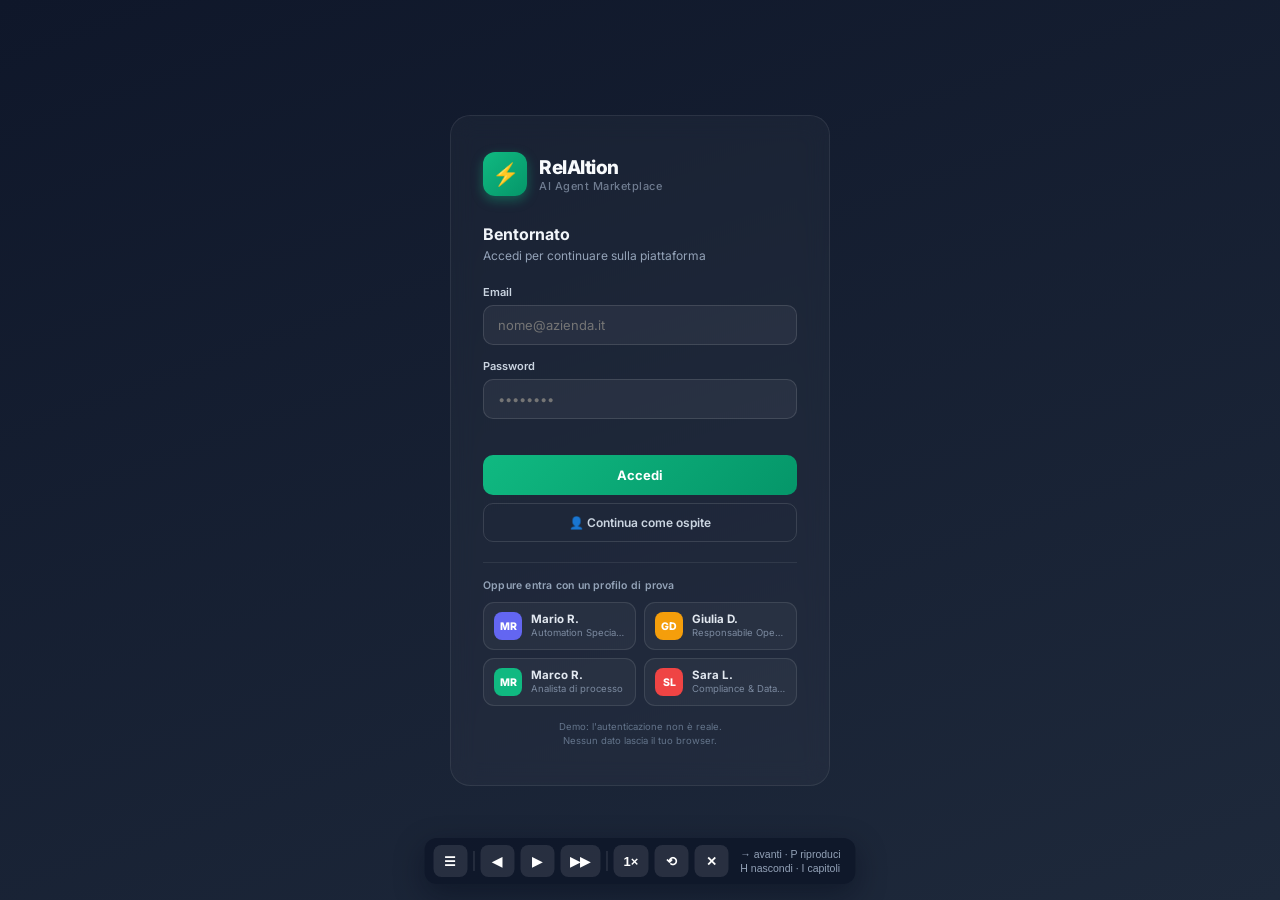
==== relaition-mvp/demo/demo.html @ 320a1de4 "fix grafici + usabilità" ====
<!doctype html>
<html lang="it">
<head>
<meta charset="utf-8">
<meta name="viewport" content="width=device-width,initial-scale=1">
<title>RelAItion · Dimostrazione guidata</title>
<style>
  /* La demo NON eredita nulla dall'app: l'app vive dentro il riquadro e resta
     intatta. Questi stili valgono solo per il palco che le sta intorno. */
  :root{
    --sfondo:#0B1220; --carta:#FFFFFF; --testo:#0F172A; --testo2:#475569;
    --testo3:#64748B; --bordo:#E2E8F0; --acc:#10B981; --acc-l:#ECFDF5; --viola:#6366F1;
  }
  *{box-sizing:border-box}
  html,body{margin:0;height:100%;background:var(--sfondo);
    font-family:-apple-system,"Segoe UI",Roboto,Helvetica,Arial,sans-serif;overflow:hidden}
  #app{position:absolute;inset:0;width:100%;height:100%;border:0;background:#fff}

  /* Il faretto è un'ombra enorme: oscura tutto tranne il ritaglio, senza dover
     disegnare quattro pannelli attorno all'elemento. */
  #faretto{position:fixed;border-radius:10px;pointer-events:none;z-index:40;display:none;
    box-shadow:0 0 0 9999px rgba(8,15,30,.55), 0 0 0 2px var(--acc) inset;
    transition:all .4s cubic-bezier(.4,0,.2,1)}

  #narrazione{position:fixed;z-index:50;width:370px;max-width:calc(100vw - 24px);
    background:var(--carta);border-radius:14px;padding:15px 17px;display:none;
    box-shadow:0 18px 50px rgba(2,8,23,.35);transition:left .4s cubic-bezier(.4,0,.2,1),top .4s cubic-bezier(.4,0,.2,1)}
  #nCapitolo{font-size:10px;font-weight:800;letter-spacing:.05em;text-transform:uppercase;color:var(--acc)}
  #nTitolo{font-size:15px;font-weight:800;color:var(--testo);margin:3px 0 6px;line-height:1.3}
  #nTesto{font-size:12.5px;color:var(--testo2);line-height:1.65}
  #nTesto strong{color:var(--testo)}
  #nTesto em{color:var(--viola);font-style:normal;font-weight:600}
  .barra{height:4px;background:#EEF2F7;border-radius:3px;margin-top:12px;overflow:hidden}
  .barra > div{height:100%;width:0;background:var(--acc);border-radius:3px;transition:width .35s}
  #nContatore{font-size:10px;color:var(--testo3);margin-top:6px;text-align:right}

  /* Puntatore finto: senza, nel video le cose accadrebbero senza causa visibile. */
  #cursore{position:fixed;z-index:60;width:20px;height:20px;margin:-10px 0 0 -10px;
    border-radius:50%;background:rgba(16,185,129,.28);border:2px solid var(--acc);
    pointer-events:none;opacity:0;transition:transform .45s cubic-bezier(.4,0,.2,1),opacity .3s}
  .onda{position:fixed;z-index:59;width:14px;height:14px;margin:-7px 0 0 -7px;border-radius:50%;
    border:2px solid var(--acc);pointer-events:none;animation:onda .7s ease-out forwards}
  @keyframes onda{to{width:64px;height:64px;margin:-32px 0 0 -32px;opacity:0}}

  #comandi{position:fixed;z-index:70;bottom:16px;left:50%;transform:translateX(-50%);
    display:flex;gap:6px;align-items:center;background:rgba(15,23,42,.92);
    padding:7px 9px;border-radius:12px;box-shadow:0 10px 30px rgba(2,8,23,.4)}
  #comandi button{background:rgba(255,255,255,.1);color:#fff;border:0;border-radius:8px;
    min-width:34px;height:32px;padding:0 10px;font-size:13px;cursor:pointer;font-weight:600}
  #comandi button:hover{background:rgba(255,255,255,.22)}
  #comandi .sep{width:1px;height:20px;background:rgba(255,255,255,.18)}
  #comandi .aiuto{color:#94A3B8;font-size:10.5px;padding:0 6px;line-height:1.35}

  #pannelloIndice{position:fixed;z-index:70;left:16px;bottom:64px;width:250px;
    background:rgba(15,23,42,.95);border-radius:12px;padding:9px;display:none;
    box-shadow:0 14px 40px rgba(2,8,23,.45);max-height:60vh;overflow:auto}
  #pannelloIndice h4{color:#fff;font-size:11px;margin:4px 6px 8px;font-weight:800;
    text-transform:uppercase;letter-spacing:.05em}
  .voce{display:flex;gap:8px;align-items:center;color:#CBD5E1;font-size:11.5px;
    padding:6px 8px;border-radius:7px;cursor:pointer}
  .voce:hover{background:rgba(255,255,255,.1);color:#fff}
  .voce.attiva{background:var(--acc);color:#062E22;font-weight:700}
  .voce .num{font-size:10px;opacity:.75;min-width:16px}

  #avvio{position:fixed;inset:0;z-index:90;background:var(--sfondo);
    display:flex;align-items:center;justify-content:center;flex-direction:column;gap:14px;color:#fff}
  #avvio .logo{font-size:26px;font-weight:800;letter-spacing:-.02em}
  #avvio .sub{color:#94A3B8;font-size:13px;max-width:440px;text-align:center;line-height:1.6}
  .puntini{display:flex;gap:5px;margin-top:6px}
  .puntini span{width:7px;height:7px;border-radius:50%;background:var(--acc);animation:salta 1s infinite}
  .puntini span:nth-child(2){animation-delay:.15s}
  .puntini span:nth-child(3){animation-delay:.3s}
  @keyframes salta{0%,60%,100%{opacity:.25}30%{opacity:1}}
</style>
</head>
<body>

<iframe id="app" src="../index.html" title="RelAItion"></iframe>

<div id="faretto"></div>
<div id="cursore"></div>

<div id="narrazione">
  <div id="nCapitolo"></div>
  <div id="nTitolo"></div>
  <div id="nTesto"></div>
  <div class="barra"><div id="nProgresso"></div></div>
  <div id="nContatore"></div>
</div>

<div id="pannelloIndice">
  <h4>Capitoli</h4>
  <div id="indice"></div>
</div>

<div id="comandi">
  <button onclick="alternaIndice()" title="Indice dei capitoli (I)">☰</button>
  <div class="sep"></div>
  <button onclick="indietro()" title="Passo precedente (←)">◀</button>
  <button id="bPlay" onclick="riproduci()" title="Riproduci da sola (P)">▶</button>
  <button onclick="avanti()" title="Passo successivo (→ o spazio)">▶▶</button>
  <div class="sep"></div>
  <button id="bVel" onclick="cambiaVelocita()" title="Velocità">1×</button>
  <button onclick="ricomincia()" title="Ricomincia da capo">⟲</button>
  <button onclick="alternaComandi()" title="Nascondi i comandi (H)">✕</button>
  <div class="aiuto">→ avanti · P riproduci<br>H nascondi · I capitoli</div>
</div>

<div id="avvio">
  <div class="logo">RelAItion</div>
  <div class="sub">Sto preparando la dimostrazione e fotografando lo stato della piattaforma,
    per poterlo rimettere identico alla fine.</div>
  <div class="puntini"><span></span><span></span><span></span></div>
</div>

<script src="copione.js"></script>
<script src="motore.js"></script>
</body>
</html>
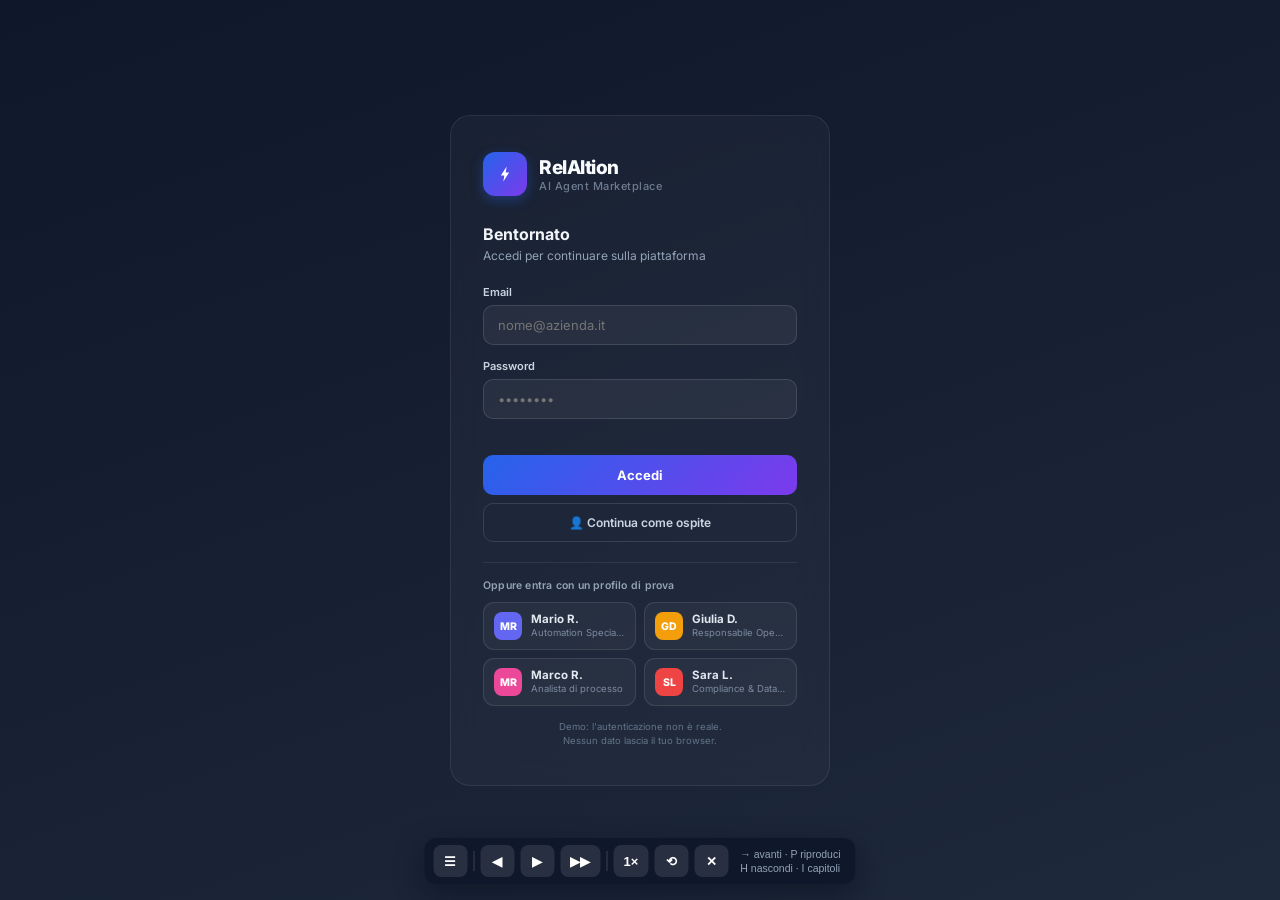
==== commit 16795ccd: "fix" ====
--- a/relaition-mvp/demo/demo.html
+++ b/relaition-mvp/demo/demo.html
@@ -9,7 +9,7 @@
      intatta. Questi stili valgono solo per il palco che le sta intorno. */
   :root{
     --sfondo:#0B1220; --carta:#FFFFFF; --testo:#0F172A; --testo2:#475569;
-    --testo3:#64748B; --bordo:#E2E8F0; --acc:#10B981; --acc-l:#ECFDF5; --viola:#6366F1;
+    --testo3:#64748B; --bordo:#E2E8F0; --acc:#2563EB; --acc-l:#EFF6FF; --viola:#7C3AED;
   }
   *{box-sizing:border-box}
   html,body{margin:0;height:100%;background:var(--sfondo);
@@ -25,6 +25,11 @@
   #narrazione{position:fixed;z-index:50;width:370px;max-width:calc(100vw - 24px);
     background:var(--carta);border-radius:14px;padding:15px 17px;display:none;
     box-shadow:0 18px 50px rgba(2,8,23,.35);transition:left .4s cubic-bezier(.4,0,.2,1),top .4s cubic-bezier(.4,0,.2,1)}
+  /* Mentre inseguono lo scorrimento, faretto e riquadro si muovono senza
+     transizione: una transizione di 0,4s significa arrivare 0,4s dopo il
+     contenuto, che e' esattamente il ritardo che si vedeva. La transizione
+     resta per il salto da un bersaglio all'altro, dove serve. */
+  #faretto.segue,#narrazione.segue{transition:none}
   #nCapitolo{font-size:10px;font-weight:800;letter-spacing:.05em;text-transform:uppercase;color:var(--acc)}
   #nTitolo{font-size:15px;font-weight:800;color:var(--testo);margin:3px 0 6px;line-height:1.3}
   #nTesto{font-size:12.5px;color:var(--testo2);line-height:1.65}
@@ -36,22 +41,30 @@
 
   /* Puntatore finto: senza, nel video le cose accadrebbero senza causa visibile. */
   #cursore{position:fixed;z-index:60;width:20px;height:20px;margin:-10px 0 0 -10px;
-    border-radius:50%;background:rgba(16,185,129,.28);border:2px solid var(--acc);
+    border-radius:50%;background:rgba(37,99,235,.28);border:2px solid var(--acc);
     pointer-events:none;opacity:0;transition:transform .45s cubic-bezier(.4,0,.2,1),opacity .3s}
   .onda{position:fixed;z-index:59;width:14px;height:14px;margin:-7px 0 0 -7px;border-radius:50%;
     border:2px solid var(--acc);pointer-events:none;animation:onda .7s ease-out forwards}
   @keyframes onda{to{width:64px;height:64px;margin:-32px 0 0 -32px;opacity:0}}
 
-  #comandi{position:fixed;z-index:70;bottom:16px;left:50%;transform:translateX(-50%);
+  #comandi{position:fixed;z-index:95;bottom:16px;left:50%;transform:translateX(-50%);
     display:flex;gap:6px;align-items:center;background:rgba(15,23,42,.92);
     padding:7px 9px;border-radius:12px;box-shadow:0 10px 30px rgba(2,8,23,.4)}
+  /* Maniglia di ritorno: esiste solo mentre i comandi sono nascosti, resta
+     trasparente finché il mouse è fermo e compare al primo movimento. */
+  #riapri{position:fixed;z-index:95;bottom:16px;left:50%;transform:translateX(-50%);
+    display:none;background:rgba(15,23,42,.82);color:#CBD5E1;border:1px solid rgba(255,255,255,.14);
+    border-radius:10px;padding:6px 12px;font-size:11px;font-family:inherit;cursor:pointer;
+    backdrop-filter:blur(6px);opacity:0;transition:opacity .25s;pointer-events:none}
+  #riapri.visibile{opacity:.9;pointer-events:auto}
+  #riapri:hover{opacity:1;background:rgba(15,23,42,.95)}
   #comandi button{background:rgba(255,255,255,.1);color:#fff;border:0;border-radius:8px;
     min-width:34px;height:32px;padding:0 10px;font-size:13px;cursor:pointer;font-weight:600}
   #comandi button:hover{background:rgba(255,255,255,.22)}
   #comandi .sep{width:1px;height:20px;background:rgba(255,255,255,.18)}
   #comandi .aiuto{color:#94A3B8;font-size:10.5px;padding:0 6px;line-height:1.35}
 
-  #pannelloIndice{position:fixed;z-index:70;left:16px;bottom:64px;width:250px;
+  #pannelloIndice{position:fixed;z-index:95;left:16px;bottom:64px;width:250px;
     background:rgba(15,23,42,.95);border-radius:12px;padding:9px;display:none;
     box-shadow:0 14px 40px rgba(2,8,23,.45);max-height:60vh;overflow:auto}
   #pannelloIndice h4{color:#fff;font-size:11px;margin:4px 6px 8px;font-weight:800;
@@ -59,11 +72,14 @@
   .voce{display:flex;gap:8px;align-items:center;color:#CBD5E1;font-size:11.5px;
     padding:6px 8px;border-radius:7px;cursor:pointer}
   .voce:hover{background:rgba(255,255,255,.1);color:#fff}
-  .voce.attiva{background:var(--acc);color:#062E22;font-weight:700}
+  .voce.attiva{background:var(--acc);color:#FFFFFF;font-weight:700}
   .voce .num{font-size:10px;opacity:.75;min-width:16px}
 
   #avvio{position:fixed;inset:0;z-index:90;background:var(--sfondo);
     display:flex;align-items:center;justify-content:center;flex-direction:column;gap:14px;color:#fff}
+  #avvio .marchio{display:flex;align-items:center;gap:12px}
+  #avvio .tessera{width:46px;height:46px;border-radius:13px;display:grid;place-items:center;
+    background:linear-gradient(135deg,#2563EB,#7C3AED);box-shadow:0 4px 14px rgba(37,99,235,.35)}
   #avvio .logo{font-size:26px;font-weight:800;letter-spacing:-.02em}
   #avvio .sub{color:#94A3B8;font-size:13px;max-width:440px;text-align:center;line-height:1.6}
   .puntini{display:flex;gap:5px;margin-top:6px}
@@ -93,6 +109,12 @@
   <div id="indice"></div>
 </div>
 
+<!-- Maniglia di ritorno. Esiste solo mentre i comandi sono nascosti, resta
+     invisibile finché il mouse è fermo e compare al primo movimento: chi
+     registra non se la ritrova nel video, chi ha premuto ✕ per sbaglio la
+     trova subito. Nascondere qualcosa senza lasciare la strada del ritorno
+     e' l'unico modo sbagliato di farlo. -->
+<button id="riapri" onclick="alternaComandi()" title="Rimostra i comandi (H)">⌃ comandi</button>
 <div id="comandi">
   <button onclick="alternaIndice()" title="Indice dei capitoli (I)">☰</button>
   <div class="sep"></div>
@@ -102,12 +124,15 @@
   <div class="sep"></div>
   <button id="bVel" onclick="cambiaVelocita()" title="Velocità">1×</button>
   <button onclick="ricomincia()" title="Ricomincia da capo">⟲</button>
-  <button onclick="alternaComandi()" title="Nascondi i comandi (H)">✕</button>
+  <button onclick="alternaComandi()" title="Nascondi i comandi (H) — riappaiono muovendo il mouse">✕</button>
   <div class="aiuto">→ avanti · P riproduci<br>H nascondi · I capitoli</div>
 </div>
 
 <div id="avvio">
-  <div class="logo">RelAItion</div>
+  <div class="marchio">
+    <div class="tessera"><svg viewBox="0 0 512 512" width="26" height="26" aria-hidden="true"><path d="M292 96 L168 288 h74 l-22 128 124 -192 h-74 z" fill="#fff"/></svg></div>
+    <div class="logo">RelAItion</div>
+  </div>
   <div class="sub">Sto preparando la dimostrazione e fotografando lo stato della piattaforma,
     per poterlo rimettere identico alla fine.</div>
   <div class="puntini"><span></span><span></span><span></span></div>
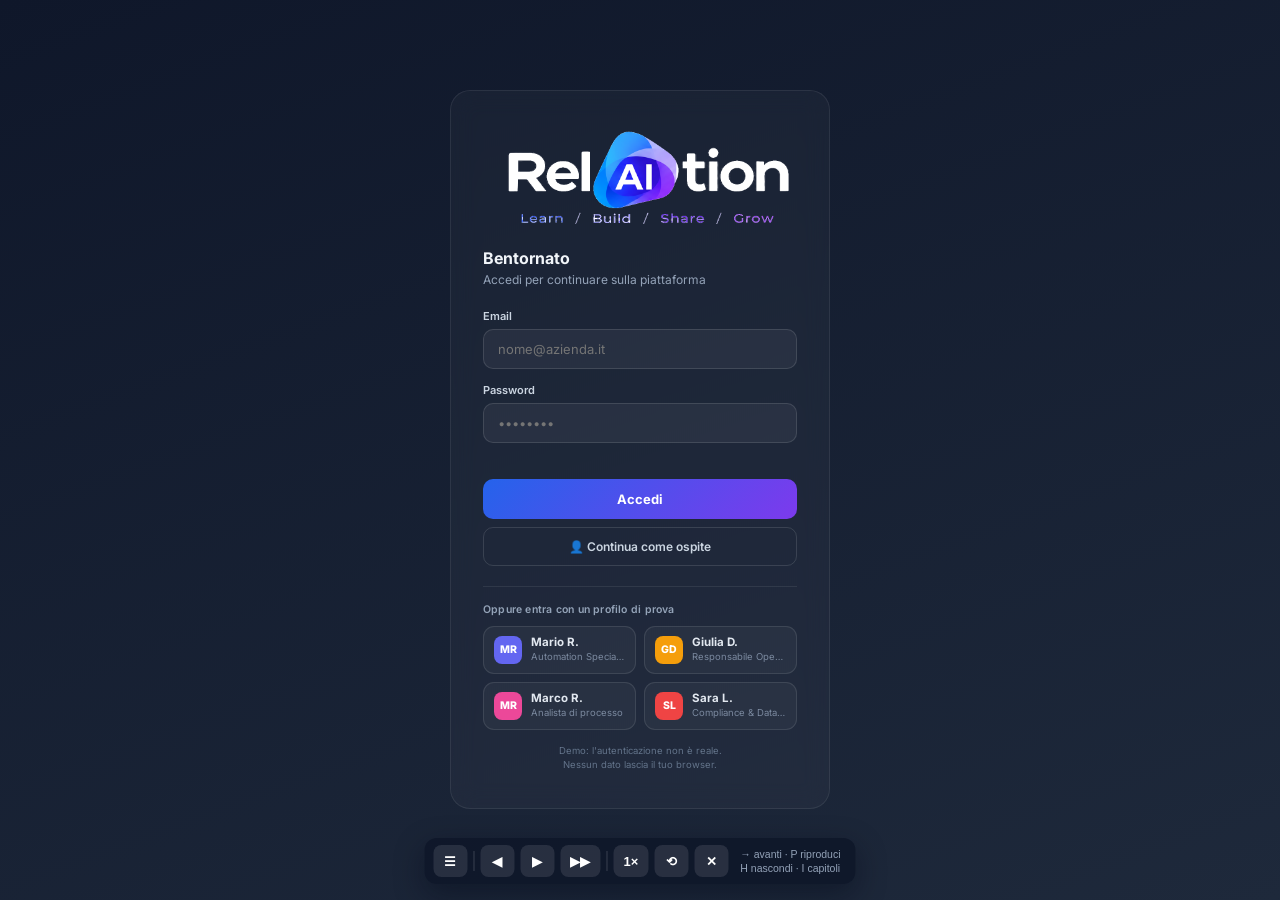
==== commit fd4423bc: "fix grafiche + logo + dark mode" ====
--- a/relaition-mvp/demo/demo.html
+++ b/relaition-mvp/demo/demo.html
@@ -20,11 +20,11 @@
      disegnare quattro pannelli attorno all'elemento. */
   #faretto{position:fixed;border-radius:10px;pointer-events:none;z-index:40;display:none;
     box-shadow:0 0 0 9999px rgba(8,15,30,.55), 0 0 0 2px var(--acc) inset;
-    transition:all .4s cubic-bezier(.4,0,.2,1)}
+    transition:all .26s cubic-bezier(.22,1,.36,1)}
 
   #narrazione{position:fixed;z-index:50;width:370px;max-width:calc(100vw - 24px);
     background:var(--carta);border-radius:14px;padding:15px 17px;display:none;
-    box-shadow:0 18px 50px rgba(2,8,23,.35);transition:left .4s cubic-bezier(.4,0,.2,1),top .4s cubic-bezier(.4,0,.2,1)}
+    box-shadow:0 18px 50px rgba(2,8,23,.35);transition:left .26s cubic-bezier(.22,1,.36,1),top .26s cubic-bezier(.22,1,.36,1)}
   /* Mentre inseguono lo scorrimento, faretto e riquadro si muovono senza
      transizione: una transizione di 0,4s significa arrivare 0,4s dopo il
      contenuto, che e' esattamente il ritardo che si vedeva. La transizione
@@ -80,6 +80,9 @@
   #avvio .marchio{display:flex;align-items:center;gap:12px}
   #avvio .tessera{width:46px;height:46px;border-radius:13px;display:grid;place-items:center;
     background:linear-gradient(135deg,#2563EB,#7C3AED);box-shadow:0 4px 14px rgba(37,99,235,.35)}
+  #avvio .tessera{background:none;box-shadow:none;width:auto;height:auto;filter:drop-shadow(0 6px 16px rgba(79,70,229,.5))}
+  #avvio .claim{display:inline-flex;gap:.45em;font-size:12px;font-weight:600;letter-spacing:.14em;margin-top:6px}
+  #avvio .claim span:nth-child(1){color:#818CF8}#avvio .claim span:nth-child(3){color:#A5B4FC}#avvio .claim span:nth-child(5){color:#C4B5FD}#avvio .claim span:nth-child(7){color:#D8B4FE}#avvio .claim i{font-style:normal;color:#64748B}
   #avvio .logo{font-size:26px;font-weight:800;letter-spacing:-.02em}
   #avvio .sub{color:#94A3B8;font-size:13px;max-width:440px;text-align:center;line-height:1.6}
   .puntini{display:flex;gap:5px;margin-top:6px}
@@ -124,14 +127,13 @@
   <div class="sep"></div>
   <button id="bVel" onclick="cambiaVelocita()" title="Velocità">1×</button>
   <button onclick="ricomincia()" title="Ricomincia da capo">⟲</button>
-  <button onclick="alternaComandi()" title="Nascondi i comandi (H) — riappaiono muovendo il mouse">✕</button>
+  <button onclick="alternaComandi()" title="Nascondi i comandi (H), riappaiono muovendo il mouse">✕</button>
   <div class="aiuto">→ avanti · P riproduci<br>H nascondi · I capitoli</div>
 </div>
 
 <div id="avvio">
   <div class="marchio">
-    <div class="tessera"><svg viewBox="0 0 512 512" width="26" height="26" aria-hidden="true"><path d="M292 96 L168 288 h74 l-22 128 124 -192 h-74 z" fill="#fff"/></svg></div>
-    <div class="logo">RelAItion</div>
+    <img src="../brand/logo-dark.png" alt="RelAItion" style="width:300px;max-width:80vw;display:block;margin:0 auto 8px">
   </div>
   <div class="sub">Sto preparando la dimostrazione e fotografando lo stato della piattaforma,
     per poterlo rimettere identico alla fine.</div>
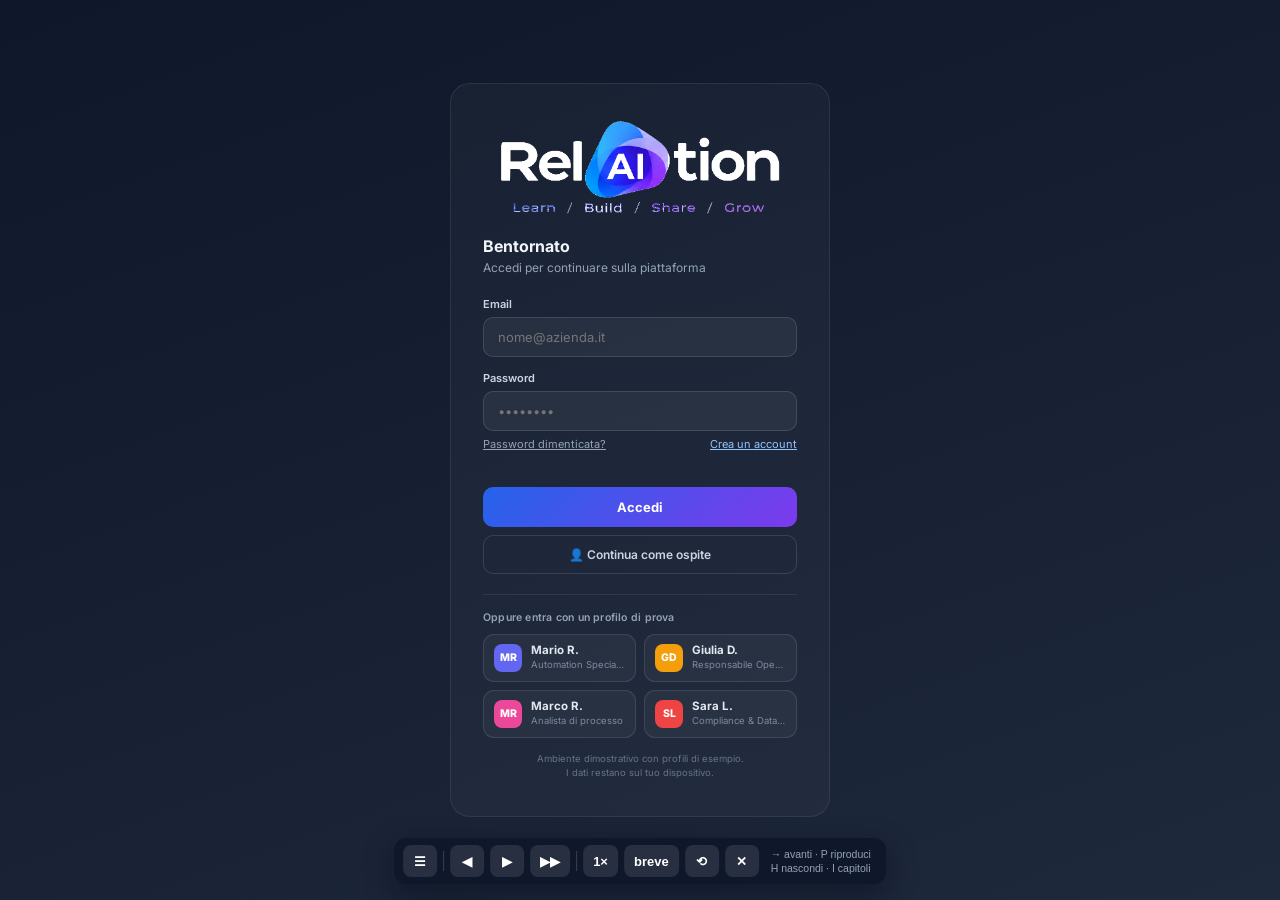
==== commit 44ef3155: "updates 6/10" ====
--- a/relaition-mvp/demo/demo.html
+++ b/relaition-mvp/demo/demo.html
@@ -5,6 +5,15 @@
 <meta name="viewport" content="width=device-width,initial-scale=1">
 <title>RelAItion · Dimostrazione guidata</title>
 <style>
+/* La demo vuole due aree affiancate: applicazione a sinistra, narrazione a
+   destra. Su un telefono non ci stanno, e impaginarle in colonna vorrebbe
+   dire mostrare il riquadro senza vedere cosa sta facendo. Meglio dirlo. */
+.avviso-demo-mobile{position:fixed;inset:0;z-index:99999;display:none;
+  background:linear-gradient(160deg,#0F172A 0%,#1E293B 100%);
+  color:#E2E8F0;font-family:Inter,system-ui,sans-serif;
+  flex-direction:column;align-items:center;justify-content:center;
+  gap:14px;padding:28px;text-align:center;line-height:1.55}
+@media (max-width:820px){ .avviso-demo-mobile{display:flex} }
   /* La demo NON eredita nulla dall'app: l'app vive dentro il riquadro e resta
      intatta. Questi stili valgono solo per il palco che le sta intorno. */
   :root{
@@ -93,6 +102,18 @@
 </style>
 </head>
 <body>
+<!-- La demo guida l'applicazione dentro un riquadro e le disegna accanto il
+     riquadro di narrazione: su un telefono i due si sovrappongono e non c'e'
+     impaginazione che lo risolva, perche' servono due aree affiancate. Lo
+     dice invece di mostrare qualcosa di rotto. La piattaforma vera, invece,
+     sul telefono funziona: il collegamento porta li'. -->
+<div class="avviso-demo-mobile">
+  <img src="../brand/logo-dark.png" alt="RelAItion" style="width:230px;max-width:70vw">
+  <div style="font-size:15px;font-weight:700">La dimostrazione guidata vuole uno schermo grande</div>
+  <div style="font-size:13px;color:#94A3B8;max-width:420px">Guida l'applicazione vera dentro un riquadro e racconta ogni passo in un secondo riquadro accanto: servono due aree affiancate, e su un telefono non ci stanno. Aprila da un computer, o da un tablet in orizzontale.</div>
+  <a href="../index.html" style="margin-top:6px;padding:11px 20px;border-radius:10px;background:linear-gradient(135deg,#2563EB,#7C3AED);color:#fff;font-size:13px;font-weight:700;text-decoration:none">Apri la piattaforma</a>
+  <div style="font-size:11px;color:#64748B">La piattaforma, quella si', funziona anche da telefono.</div>
+</div>
 
 <iframe id="app" src="../index.html" title="RelAItion"></iframe>
 
@@ -126,6 +147,7 @@
   <button onclick="avanti()" title="Passo successivo (→ o spazio)">▶▶</button>
   <div class="sep"></div>
   <button id="bVel" onclick="cambiaVelocita()" title="Velocità">1×</button>
+  <button id="bBreve" onclick="alternaBreve()" title="Passa alla versione breve (circa 7 minuti) o a quella completa">breve</button>
   <button onclick="ricomincia()" title="Ricomincia da capo">⟲</button>
   <button onclick="alternaComandi()" title="Nascondi i comandi (H), riappaiono muovendo il mouse">✕</button>
   <div class="aiuto">→ avanti · P riproduci<br>H nascondi · I capitoli</div>
